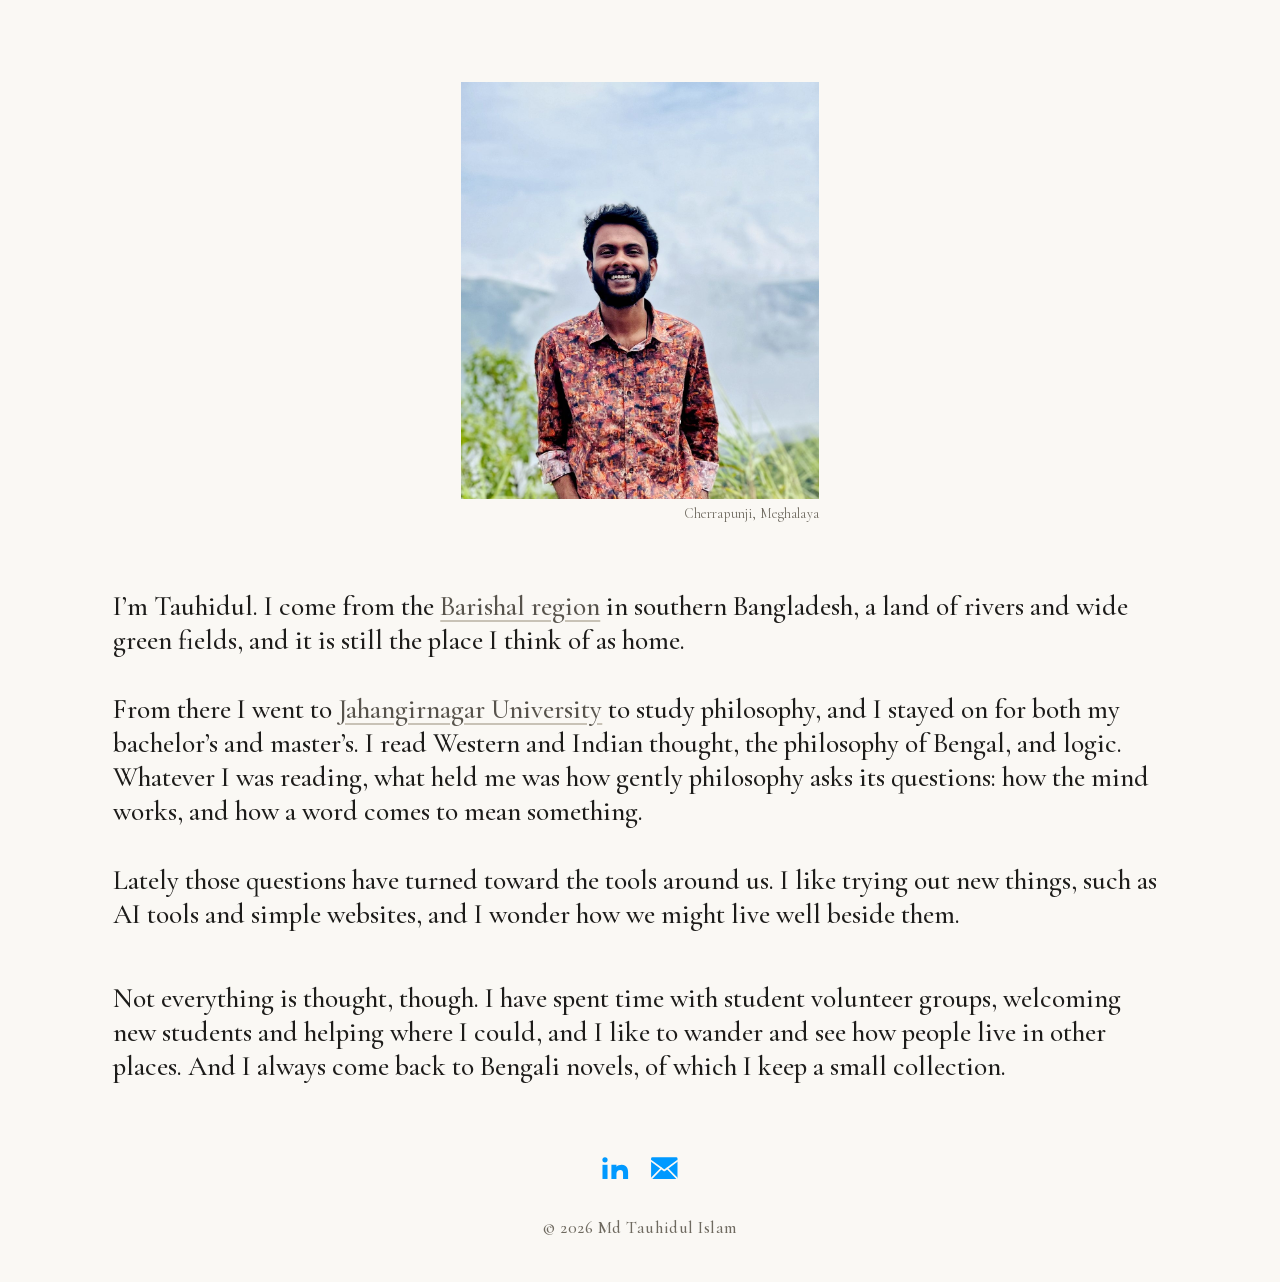
==== index.html @ dd7670b8 "Footer icons: filled blue shapes (house, LinkedIn-style in, envelope with folds) Co-Authored-By: Cla" ====
<!doctype html>
<html lang="en">
<head>
  <meta charset="utf-8">
  <meta http-equiv="Content-Security-Policy" content="default-src 'none'; img-src 'self'; style-src 'self'; font-src 'self'; script-src 'none'; connect-src 'none'; base-uri 'none'; form-action 'none'; manifest-src 'self'; upgrade-insecure-requests">
  <meta name="referrer" content="strict-origin-when-cross-origin">
  <meta name="viewport" content="width=device-width, initial-scale=1, viewport-fit=cover">
  <title>Md Tauhidul Islam</title>
  <meta name="description" content="Md Tauhidul Islam is a philosophy graduate from Bangladesh, interested in mind, language, ethics and technology.">
  <meta name="author" content="Md Tauhidul Islam">
  <meta name="site-version" content="2026-11-21-m">
  <meta name="color-scheme" content="light">
  <meta name="theme-color" content="#faf8f4">
  <link rel="canonical" href="https://tauhidul.vercel.app/">

  <meta property="og:type" content="website">
  <meta property="og:url" content="https://tauhidul.vercel.app/">
  <meta property="og:title" content="Md Tauhidul Islam">
  <meta property="og:description" content="Md Tauhidul Islam is a philosophy graduate from Bangladesh, interested in mind, language, ethics and technology.">
  <meta property="og:site_name" content="Md Tauhidul Islam">
  <meta property="og:locale" content="en_US">
  <meta property="og:image" content="https://tauhidul.vercel.app/og.png">
  <meta property="og:image:type" content="image/png">
  <meta property="og:image:width" content="1200">
  <meta property="og:image:height" content="630">
  <meta property="og:image:alt" content="Md Tauhidul Islam, philosophy graduate from Bangladesh">
  <meta name="twitter:card" content="summary_large_image">
  <meta name="twitter:image" content="https://tauhidul.vercel.app/og.png">

  <link rel="icon" href="/favicon.ico" sizes="32x32">
  <link rel="icon" href="/favicon.svg" type="image/svg+xml">
  <link rel="apple-touch-icon" href="/apple-touch-icon.png">
  <link rel="manifest" href="/site.webmanifest">
  <link rel="preload" href="/photo.jpg" as="image" fetchpriority="high">
  <link rel="preload" href="/fonts/CormorantGaramond-medium.woff" as="font" type="font/woff" crossorigin>
  <link rel="preload" href="/fonts/CormorantGaramond-semibold.woff" as="font" type="font/woff" crossorigin>
  <link rel="stylesheet" href="/style.css">

  <script type="application/ld+json">
  {
    "@context": "https://schema.org",
    "@type": "Person",
    "name": "Md Tauhidul Islam",
    "url": "https://tauhidul.vercel.app/",
    "alumniOf": { "@type": "CollegeOrUniversity", "name": "Jahangirnagar University" },
    "knowsAbout": ["Philosophy", "Ethics of technology", "Philosophy of mind", "Philosophy of language"],
    "sameAs": ["https://www.linkedin.com/in/mdtauhidul-islam"]
  }
  </script>
</head>
<body>
  <div class="wrap">
    <div class="frame">

      <main class="page">
        <h1 class="sr-only">Md Tauhidul Islam</h1>

        <!-- Portrait with location caption -->
        <div class="portrait-wrap">
          <div class="portrait" role="img" aria-label="Portrait of Md Tauhidul Islam"></div>
          <p class="photo-location">Cherrapunji, Meghalaya</p>
        </div>

        <section class="text">
          <p>I&rsquo;m Tauhidul. I come from the <a href="https://en.wikipedia.org/wiki/Barisal_Division" rel="noopener noreferrer">Barishal region</a> in southern Bangladesh, a land of rivers and wide green fields, and it is still the place I think of as home.</p>

          <p>From there I went to <a href="https://www.juniv.edu/" rel="noopener noreferrer">Jahangirnagar University</a> to study philosophy, and I stayed on for both my bachelor&rsquo;s and master&rsquo;s. I read Western and Indian thought, the philosophy of Bengal, and logic. Whatever I was reading, what held me was how gently philosophy asks its questions: how the mind works, and how a word comes to mean something.</p>

          <p>Lately those questions have turned toward the tools around us. I like trying out new things, such as AI tools and simple websites, and I wonder how we might live well beside them.</p>
        </section>

        <section class="text">
          <p>Not everything is thought, though. I have spent time with student volunteer groups, welcoming new students and helping where I could, and I like to wander and see how people live in other places. And I always come back to Bengali novels, of which I keep a small collection.</p>
        </section>
      </main>

      <!-- FOOTER: copy this block into every page. -->
      <footer class="contact" id="contact">
        <div class="icons">
          <a class="icon" href="https://www.linkedin.com/in/mdtauhidul-islam" aria-label="Tauhidul on LinkedIn" rel="me noopener noreferrer">
            <svg viewBox="0 0 24 24" aria-hidden="true">
              <circle cx="6.7" cy="7.65" r="1.35"/>
              <rect x="5.4" y="10.2" width="2.6" height="7.3"/>
              <path d="M10 17.5 V10.2 H12.6 V11.2 C13.3 10.55 14.2 10.2 15.3 10.2 C17.5 10.2 18.6 11.6 18.6 14 V17.5 H16 V14.5 C16 13.5 15.5 12.9 14.6 12.9 C13.4 12.9 12.6 13.6 12.6 15 V17.5 Z"/>
            </svg>
          </a>
          <a class="icon" href="mailto:mdtauhidul.stu2017@gmail.com" aria-label="Email Tauhidul">
            <svg viewBox="0 0 24 24" aria-hidden="true">
              <rect x="5.2" y="6.3" width="13.6" height="11.2" rx="0.7"/>
              <g class="fold">
                <path d="M5.3 8.2 L12 13.1 L18.7 8.2"/>
                <path d="M5.6 17.1 L10.4 12.1"/>
                <path d="M18.4 17.1 L13.6 12.1"/>
              </g>
            </svg>
          </a>
        </div>
        <p class="copy">&copy; 2026 Md Tauhidul Islam</p>
      </footer>

    </div>
  </div>
</body>
</html>
---- style.css ----
/* ==========================================
   ONE QUIET PAGE
   Desktop width: 1100px
   Mobile layout: preserved
   No framework, no JavaScript, no build step
   ========================================== */

:root {
  --bg: #faf8f4;
  --text: #1d1c1a;
  --muted: #6f6a60;
  --link: #57534c;
  --rule: #c8c2b6;
  --hair: #e6e1d6;
  --mark: #2b2a27;
  --icon: #0099ff;

  --max: 1100px;

  --serif: "Cormorant Garamond", "Cormorant Fallback",
    Garamond, "Iowan Old Style", Georgia,
    "Times New Roman", serif;
}


/* Cormorant Garamond, served from this site (licence: fonts/OFL.txt). The files
   hold only the letters, numbers and punctuation the site needs, so they stay
   small. */
@font-face {
  font-family: "Cormorant Garamond";
  font-style: normal;
  font-weight: 400;
  font-display: swap;
  src: url("/fonts/CormorantGaramond-regular.woff") format("woff");
}
@font-face {
  font-family: "Cormorant Garamond";
  font-style: normal;
  font-weight: 500;
  font-display: swap;
  src: url("/fonts/CormorantGaramond-medium.woff") format("woff");
}
@font-face {
  font-family: "Cormorant Garamond";
  font-style: normal;
  font-weight: 600;
  font-display: swap;
  src: url("/fonts/CormorantGaramond-semibold.woff") format("woff");
}
@font-face {
  font-family: "Cormorant Garamond";
  font-style: normal;
  font-weight: 700;
  font-display: swap;
  src: url("/fonts/CormorantGaramond-bold.woff") format("woff");
}


/* Local font fallback */
@font-face {
  font-family: "Cormorant Fallback";
  src: local("Georgia"), local("Times New Roman"),
       local("Liberation Serif"), local("Noto Serif");
  size-adjust: 90%;
}


*, *::before, *::after {
  box-sizing: border-box;
}


html {
  background: var(--bg);
  -webkit-text-size-adjust: 100%;
  text-size-adjust: 100%;
  scroll-behavior: smooth;
}


body {
  margin: 0;
  background: var(--bg);
  color: var(--text);
  font-family: var(--serif);
  font-weight: 500;
  text-rendering: optimizeLegibility;
  -webkit-font-smoothing: antialiased;
  -moz-osx-font-smoothing: grayscale;
}


/* ==========================================
   MAIN WRAPPER
   ========================================== */

.wrap {
  container-type: inline-size;
  width: min(100%, var(--max));
  margin-inline: auto;
}


/* ==========================================
   MAIN FRAME
   ========================================== */

.frame {
  font-size: 16px;
  font-size: min(3.6vw, 27.4px);
  font-size: min(3.6cqw, 27.4px);

  line-height: 1.25;

  min-height: 100vh;
  min-height: 100svh;

  display: flex;
  flex-direction: column;

  padding: 0.78em 0.85em 1.6em;
  padding-bottom: max(1.6em, env(safe-area-inset-bottom));
}


/* ==========================================
   HEADER
   ========================================== */

.site-header {
  display: flex;
  justify-content: space-between;
  align-items: center;
  gap: 1em;

  padding-bottom: 0.55em;
  border-bottom: 1px solid var(--hair);

  font-size: 0.74em;
  font-weight: 500;
  line-height: 1.2;
  letter-spacing: 0.03em;
}


/* Text for search engines and screen readers only: the page's main heading,
   not shown on screen. */
.sr-only {
  position: absolute;
  width: 1px;
  height: 1px;
  margin: -1px;
  padding: 0;
  overflow: hidden;
  clip-path: inset(50%);
  white-space: nowrap;
  border: 0;
}

.site-header .brand {
  color: var(--text);
  font-weight: 600;
  text-decoration: none;
}


/* Navigation */
.menu ul {
  display: flex;
  align-items: center;
  gap: 1.6em;

  margin: 0;
  padding: 0;

  list-style: none;
}


/* Home and Connect: identical appearance */
.site-header .menu a,
.site-header .menu a[aria-current="page"] {
  display: inline-block;

  color: var(--link);
  font-size: 1em;
  font-weight: 500;
  line-height: 1.2;

  text-decoration: none;

  transition: color 0.2s ease,
              text-decoration-color 0.2s ease;
}


.site-header .menu a:hover {
  color: var(--text);
  text-decoration-color: var(--text);
}


/* ==========================================
   MAIN CONTENT
   ========================================== */

.page {
  flex: 1 0 auto;
  padding-top: 2.2em;
}


/* Portrait and location caption */
.portrait-wrap {
  width: 13.05em;
  max-width: 100%;
  margin: 0 auto 2.45em;
}


/* Portrait */
.portrait {
  width: 100%;
  aspect-ratio: 6 / 7;

  margin: 0;

  background: #ebe6dc url("/photo.jpg") center / cover no-repeat;

  pointer-events: none;
  -webkit-user-select: none;
  user-select: none;
  -webkit-touch-callout: none;
}


/* Photo location */
.photo-location {
  margin: 0.45em 0 0;

  text-align: right;

  font-size: 0.50em;
  font-weight: 400;
  line-height: 1.3;
  letter-spacing: 0.01em;

  color: var(--muted);
}


/* Text */
.text p {
  margin: 0 0 1.25em;
  text-wrap: pretty;
}

.text p:last-child {
  margin-bottom: 0;
}


/* Extra space between the two text sections */
.text + .text {
  margin-top: 1.8em;
}


/* Paragraph links */
a {
  color: var(--link);

  text-decoration: underline;
  text-decoration-color: var(--rule);
  text-decoration-thickness: 0.06em;
  text-underline-offset: 0.2em;

  transition: color 0.2s ease,
              text-decoration-color 0.2s ease;
}


a:hover {
  color: var(--text);
  text-decoration-color: var(--text);
}


a:focus-visible {
  outline: 2px solid var(--text);
  outline-offset: 0.15em;
  border-radius: 2px;
}


::selection {
  background: #e9e0cc;
  color: var(--text);
}


/* ==========================================
   FOOTER
   ========================================== */

.contact {
  padding-top: 2.2em;
  text-align: center;
}


.contact .label {
  margin: 0 0 0.4em;

  font-size: 0.84em;
  font-weight: 600;
  line-height: 1.3;
  letter-spacing: 0.02em;
}


/* ==========================================
   SOCIAL ICONS
   ========================================== */

.icons {
  display: flex;
  flex-direction: row;
  align-items: center;
  justify-content: center;

  gap: 0.1em;
}


/* Equal icon boxes (the box is only the size; nothing is drawn around the symbol) */
.icon {
  position: relative;

  display: flex;
  flex: 0 0 1.7em;

  align-items: center;
  justify-content: center;

  width: 1.7em;
  height: 1.7em;

  margin: 0;
  padding: 0;

  color: var(--icon);
  text-decoration: none;
  line-height: 1;

  transition: opacity 0.2s ease;
}


.icon:hover {
  color: var(--icon);
  opacity: 0.8;
}


/* Larger invisible tap area */
.icon::before {
  content: "";

  position: absolute;
  left: 50%;
  top: 50%;

  width: 36px;
  height: 36px;

  transform: translate(-50%, -50%);
}


/* SVG sizing and alignment */
.icon svg {
  display: block;

  width: 100%;
  height: 100%;

  margin: 0;
  padding: 0;

  transform: none;

  fill: currentColor;
}


/* Fold lines of the envelope: thin lines in the page colour, drawn over the blue shape. */
.icon .fold {
  fill: none;
  stroke: var(--bg);
  stroke-width: 0.9;
  stroke-linecap: round;
  stroke-linejoin: round;
}


/* ==========================================
   COPYRIGHT
   ========================================== */

.copy {
  margin: 1.5em 0 0;

  font-size: 0.62em;
  font-weight: 500;
  letter-spacing: 0.03em;

  color: var(--muted);
}


/* ==========================================
   LIST PAGES
   ========================================== */

.list h2 {
  margin: 2.2em 0 0.8em;

  font-size: 1.05em;
  font-weight: 700;
  line-height: 1.25;
}


.list h2:first-child {
  margin-top: 0;
}


.list .item {
  margin: 0 0 1.5em;
}


.list .item .title {
  font-size: 1.2em;
  font-weight: 500;
  line-height: 1.2;
}


.list .item p {
  margin: 0.2em 0 0;

  font-size: 0.9em;
  color: var(--muted);
}


/* ==========================================
   404 PAGE
   ========================================== */

.page.center {
  display: flex;
  flex-direction: column;
  justify-content: center;
  text-align: center;

  padding-top: 0;
}


/* ==========================================
   GENTLE ENTRANCE ANIMATION
   ========================================== */

@keyframes rise {
  from {
    opacity: 0;
    transform: translateY(0.5em);
  }

  to {
    opacity: 1;
    transform: none;
  }
}


.portrait,
.text,
.contact {
  animation: rise 0.8s cubic-bezier(0.2, 0.6, 0.2, 1) both;
}


.text {
  animation-delay: 0.12s;
}


.contact {
  animation-delay: 0.28s;
}


/* ==========================================
   REDUCED MOTION
   ========================================== */

@media (prefers-reduced-motion: reduce) {

  html {
    scroll-behavior: auto;
  }

  .portrait,
  .text,
  .contact {
    animation: none;
  }

  a,
  .icon {
    transition: none;
  }
}


/* ==========================================
   PRINT
   ========================================== */

@media print {

  html,
  body {
    background: #fff;
  }

  .frame {
    min-height: 0;
  }

  .portrait,
  .text,
  .contact {
    animation: none;
  }
}


/* ==========================================
   TOUCH DEVICES (DESKTOP SITE MODE)
   ========================================== */

@media (hover: none) and (pointer: coarse) {

  .wrap {
    width: 100%;
    max-width: 100%;
  }

  .frame {
    font-size: 3.6vw;
    font-size: 3.6cqw;
  }
}
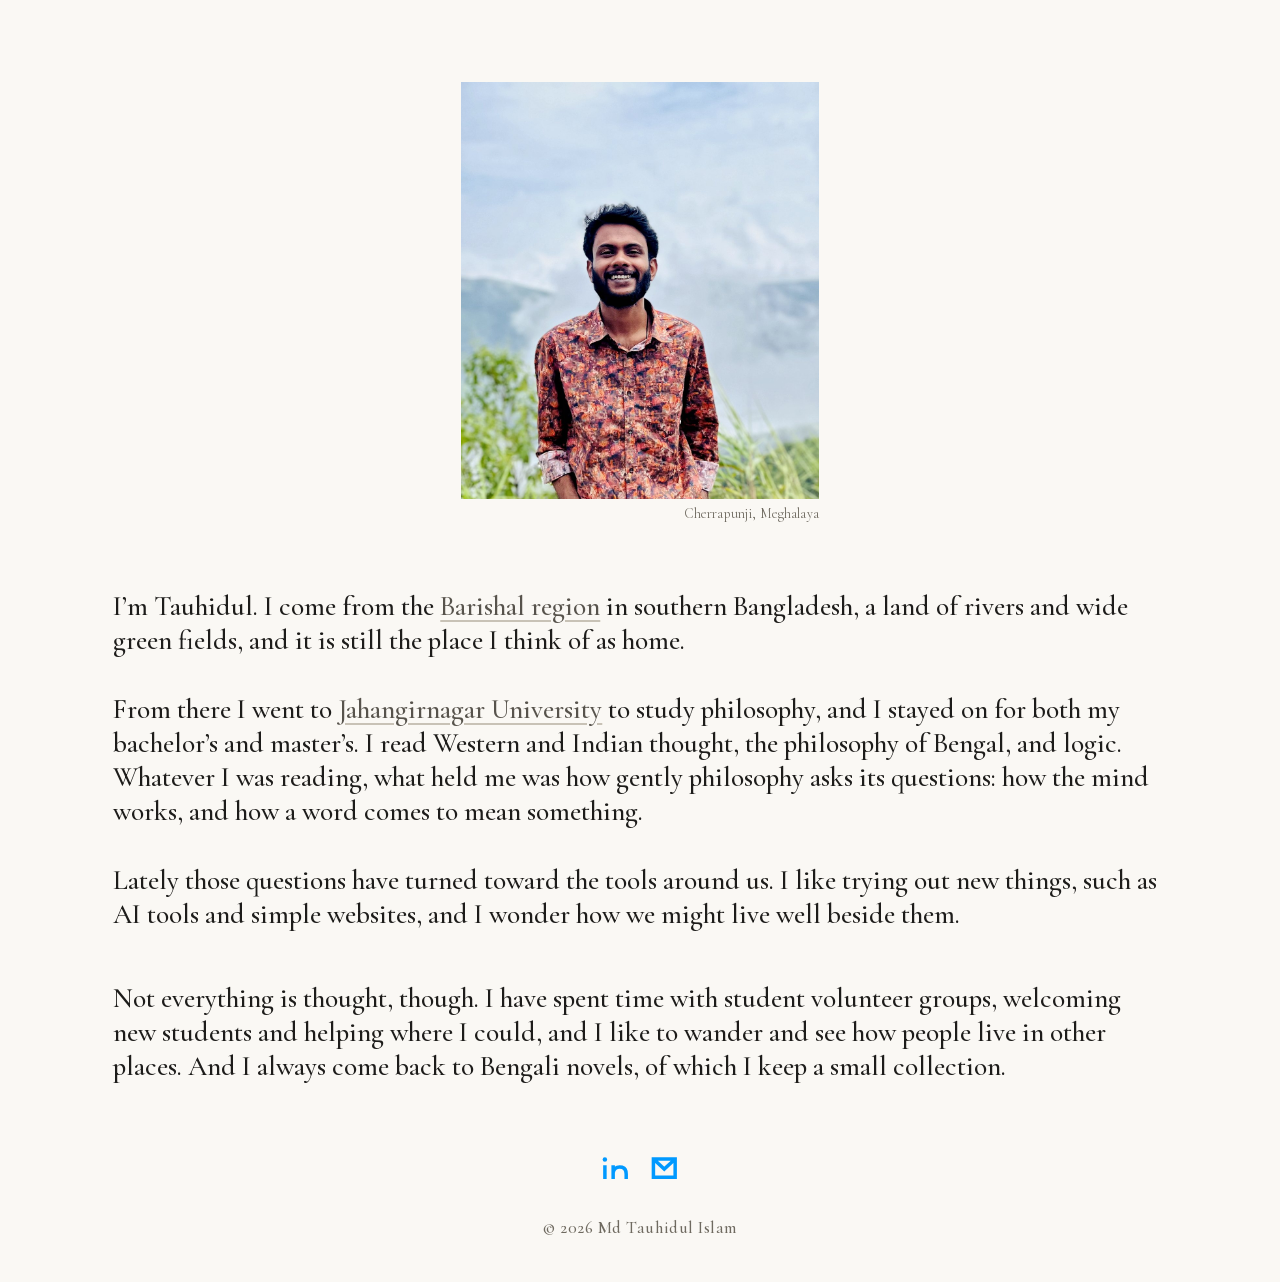
==== commit cfd1aa38: "Footer icons: back to thin lines, envelope narrowed to match the in Co-Authored-By: Claude Sonnet 5." ====
--- a/index.html
+++ b/index.html
@@ -8,7 +8,7 @@
   <title>Md Tauhidul Islam</title>
   <meta name="description" content="Md Tauhidul Islam is a philosophy graduate from Bangladesh, interested in mind, language, ethics and technology.">
   <meta name="author" content="Md Tauhidul Islam">
-  <meta name="site-version" content="2026-11-21-m">
+  <meta name="site-version" content="2026-11-21-n">
   <meta name="color-scheme" content="light">
   <meta name="theme-color" content="#faf8f4">
   <link rel="canonical" href="https://tauhidul.vercel.app/">
@@ -79,19 +79,13 @@
         <div class="icons">
           <a class="icon" href="https://www.linkedin.com/in/mdtauhidul-islam" aria-label="Tauhidul on LinkedIn" rel="me noopener noreferrer">
             <svg viewBox="0 0 24 24" aria-hidden="true">
-              <circle cx="6.7" cy="7.65" r="1.35"/>
-              <rect x="5.4" y="10.2" width="2.6" height="7.3"/>
-              <path d="M10 17.5 V10.2 H12.6 V11.2 C13.3 10.55 14.2 10.2 15.3 10.2 C17.5 10.2 18.6 11.6 18.6 14 V17.5 H16 V14.5 C16 13.5 15.5 12.9 14.6 12.9 C13.4 12.9 12.6 13.6 12.6 15 V17.5 Z"/>
+              <path class="cut" d="M6.65 10.45 L6.65 17.5 M10.9 17.5 L10.9 10.45 M10.9 14.2 C11.3 12.3 12.6 11.35 14.25 11.35 C16.4 11.35 17.62 12.7 17.62 14.9 L17.62 17.5"/>
+              <circle class="dotfill" cx="6.65" cy="7.45" r="1.15"/>
             </svg>
           </a>
           <a class="icon" href="mailto:mdtauhidul.stu2017@gmail.com" aria-label="Email Tauhidul">
             <svg viewBox="0 0 24 24" aria-hidden="true">
-              <rect x="5.2" y="6.3" width="13.6" height="11.2" rx="0.7"/>
-              <g class="fold">
-                <path d="M5.3 8.2 L12 13.1 L18.7 8.2"/>
-                <path d="M5.6 17.1 L10.4 12.1"/>
-                <path d="M18.4 17.1 L13.6 12.1"/>
-              </g>
+              <path class="cut" d="M6.4 7.2 H17.6 V16.6 H6.4 Z M6.4 7.2 L12 12.4 L17.6 7.2"/>
             </svg>
           </a>
         </div>
--- a/style.css
+++ b/style.css
@@ -394,13 +394,17 @@
 }
 
 
-/* Fold lines of the envelope: thin lines in the page colour, drawn over the blue shape. */
-.icon .fold {
+/* The symbols are thin lines with square corners in the icon colour, with no box behind them. */
+.icon .cut {
   fill: none;
-  stroke: var(--bg);
-  stroke-width: 0.9;
-  stroke-linecap: round;
-  stroke-linejoin: round;
+  stroke: currentColor;
+  stroke-width: 1.8;
+  stroke-linecap: butt;
+  stroke-linejoin: miter;
+}
+/* The dot of the "i" in the LinkedIn icon: a small filled circle. */
+.icon .dotfill {
+  fill: currentColor;
 }
 
 
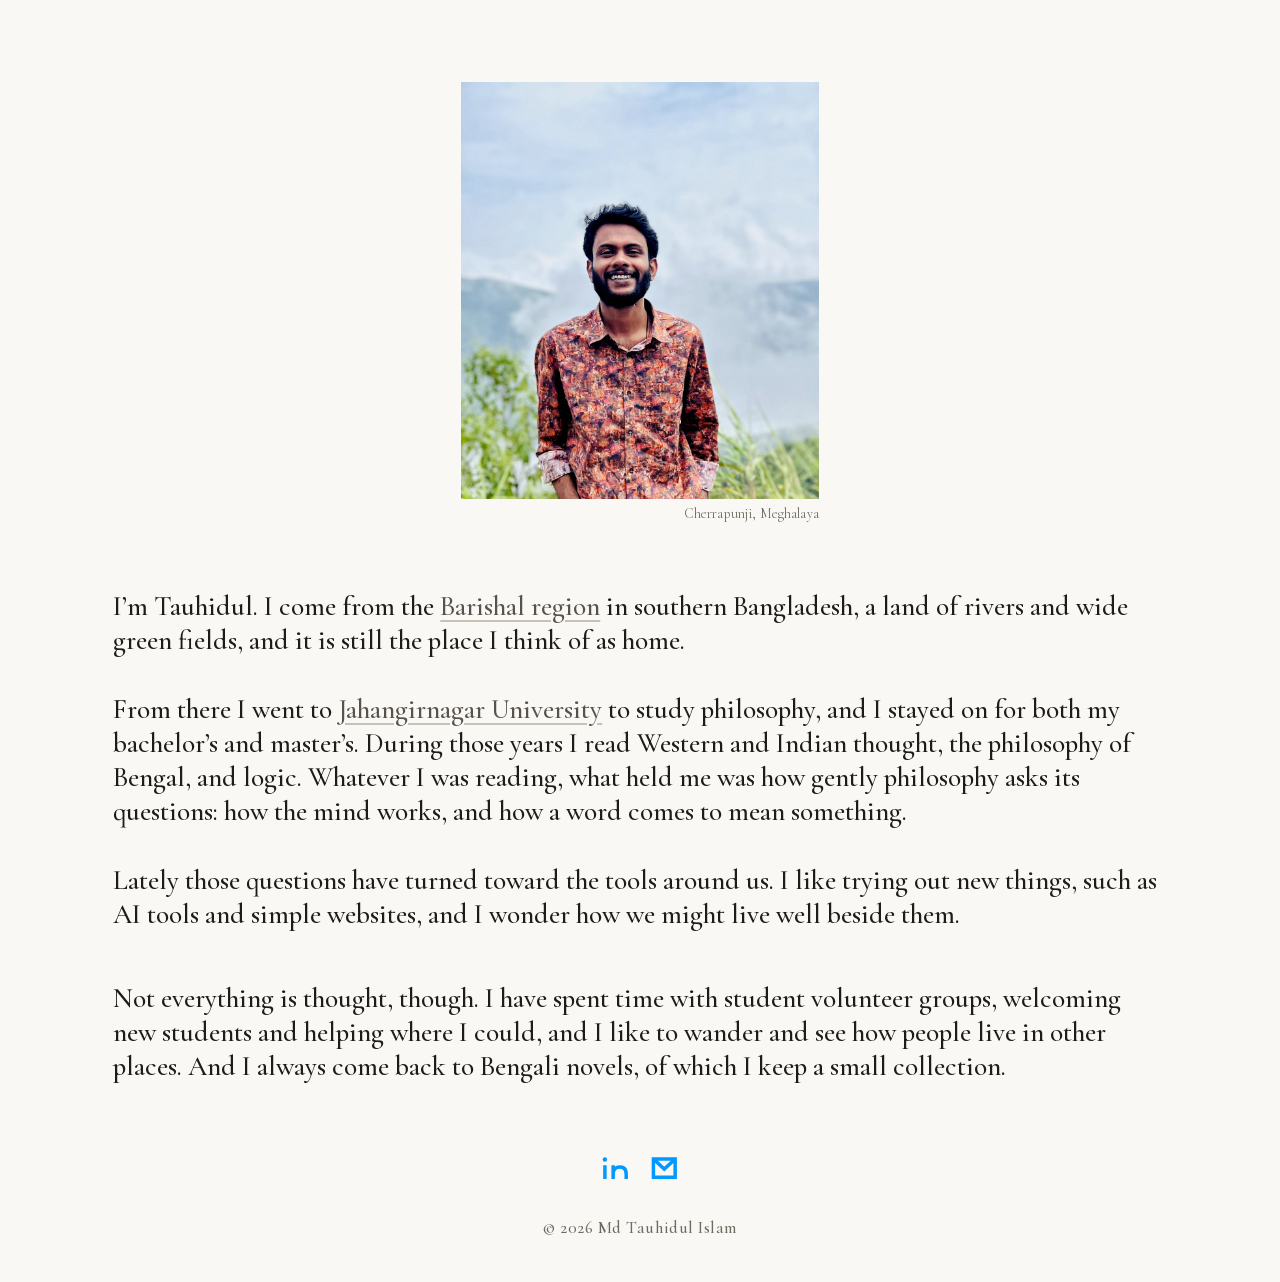
==== commit b15f1927: "Home text: tie the reading to the university years Co-Authored-By: Claude Sonnet 5.5 <noreply@anthro" ====
--- a/index.html
+++ b/index.html
@@ -8,7 +8,7 @@
   <title>Md Tauhidul Islam</title>
   <meta name="description" content="Md Tauhidul Islam is a philosophy graduate from Bangladesh, interested in mind, language, ethics and technology.">
   <meta name="author" content="Md Tauhidul Islam">
-  <meta name="site-version" content="2026-11-21-n">
+  <meta name="site-version" content="2026-11-22-a">
   <meta name="color-scheme" content="light">
   <meta name="theme-color" content="#faf8f4">
   <link rel="canonical" href="https://tauhidul.vercel.app/">
@@ -64,7 +64,7 @@
         <section class="text">
           <p>I&rsquo;m Tauhidul. I come from the <a href="https://en.wikipedia.org/wiki/Barisal_Division" rel="noopener noreferrer">Barishal region</a> in southern Bangladesh, a land of rivers and wide green fields, and it is still the place I think of as home.</p>
 
-          <p>From there I went to <a href="https://www.juniv.edu/" rel="noopener noreferrer">Jahangirnagar University</a> to study philosophy, and I stayed on for both my bachelor&rsquo;s and master&rsquo;s. I read Western and Indian thought, the philosophy of Bengal, and logic. Whatever I was reading, what held me was how gently philosophy asks its questions: how the mind works, and how a word comes to mean something.</p>
+          <p>From there I went to <a href="https://www.juniv.edu/" rel="noopener noreferrer">Jahangirnagar University</a> to study philosophy, and I stayed on for both my bachelor&rsquo;s and master&rsquo;s. During those years I read Western and Indian thought, the philosophy of Bengal, and logic. Whatever I was reading, what held me was how gently philosophy asks its questions: how the mind works, and how a word comes to mean something.</p>
 
           <p>Lately those questions have turned toward the tools around us. I like trying out new things, such as AI tools and simple websites, and I wonder how we might live well beside them.</p>
         </section>
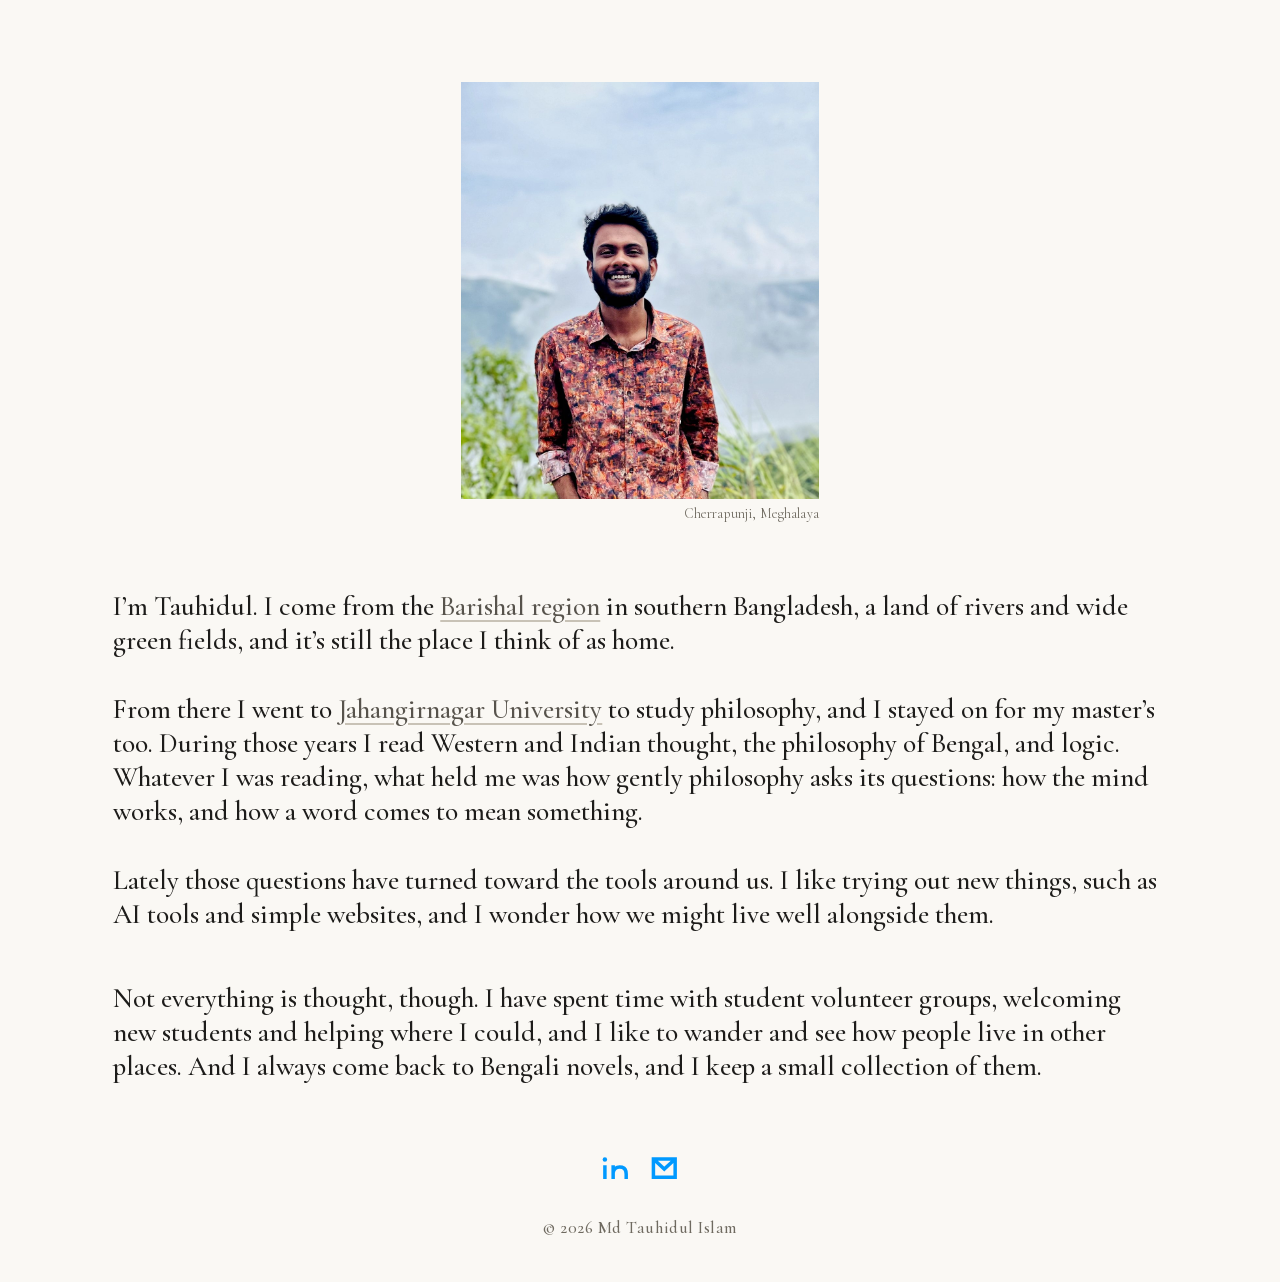
==== commit 6f96ee65: "Home text: four small edits for an English reader's ear Co-Authored-By: Claude Sonnet 5.5 <noreply@a" ====
--- a/index.html
+++ b/index.html
@@ -8,7 +8,7 @@
   <title>Md Tauhidul Islam</title>
   <meta name="description" content="Md Tauhidul Islam is a philosophy graduate from Bangladesh, interested in mind, language, ethics and technology.">
   <meta name="author" content="Md Tauhidul Islam">
-  <meta name="site-version" content="2026-11-22-a">
+  <meta name="site-version" content="2026-11-22-b">
   <meta name="color-scheme" content="light">
   <meta name="theme-color" content="#faf8f4">
   <link rel="canonical" href="https://tauhidul.vercel.app/">
@@ -62,15 +62,15 @@
         </div>
 
         <section class="text">
-          <p>I&rsquo;m Tauhidul. I come from the <a href="https://en.wikipedia.org/wiki/Barisal_Division" rel="noopener noreferrer">Barishal region</a> in southern Bangladesh, a land of rivers and wide green fields, and it is still the place I think of as home.</p>
+          <p>I&rsquo;m Tauhidul. I come from the <a href="https://en.wikipedia.org/wiki/Barisal_Division" rel="noopener noreferrer">Barishal region</a> in southern Bangladesh, a land of rivers and wide green fields, and it&rsquo;s still the place I think of as home.</p>
 
-          <p>From there I went to <a href="https://www.juniv.edu/" rel="noopener noreferrer">Jahangirnagar University</a> to study philosophy, and I stayed on for both my bachelor&rsquo;s and master&rsquo;s. During those years I read Western and Indian thought, the philosophy of Bengal, and logic. Whatever I was reading, what held me was how gently philosophy asks its questions: how the mind works, and how a word comes to mean something.</p>
+          <p>From there I went to <a href="https://www.juniv.edu/" rel="noopener noreferrer">Jahangirnagar University</a> to study philosophy, and I stayed on for my master&rsquo;s too. During those years I read Western and Indian thought, the philosophy of Bengal, and logic. Whatever I was reading, what held me was how gently philosophy asks its questions: how the mind works, and how a word comes to mean something.</p>
 
-          <p>Lately those questions have turned toward the tools around us. I like trying out new things, such as AI tools and simple websites, and I wonder how we might live well beside them.</p>
+          <p>Lately those questions have turned toward the tools around us. I like trying out new things, such as AI tools and simple websites, and I wonder how we might live well alongside them.</p>
         </section>
 
         <section class="text">
-          <p>Not everything is thought, though. I have spent time with student volunteer groups, welcoming new students and helping where I could, and I like to wander and see how people live in other places. And I always come back to Bengali novels, of which I keep a small collection.</p>
+          <p>Not everything is thought, though. I have spent time with student volunteer groups, welcoming new students and helping where I could, and I like to wander and see how people live in other places. And I always come back to Bengali novels, and I keep a small collection of them.</p>
         </section>
       </main>
 
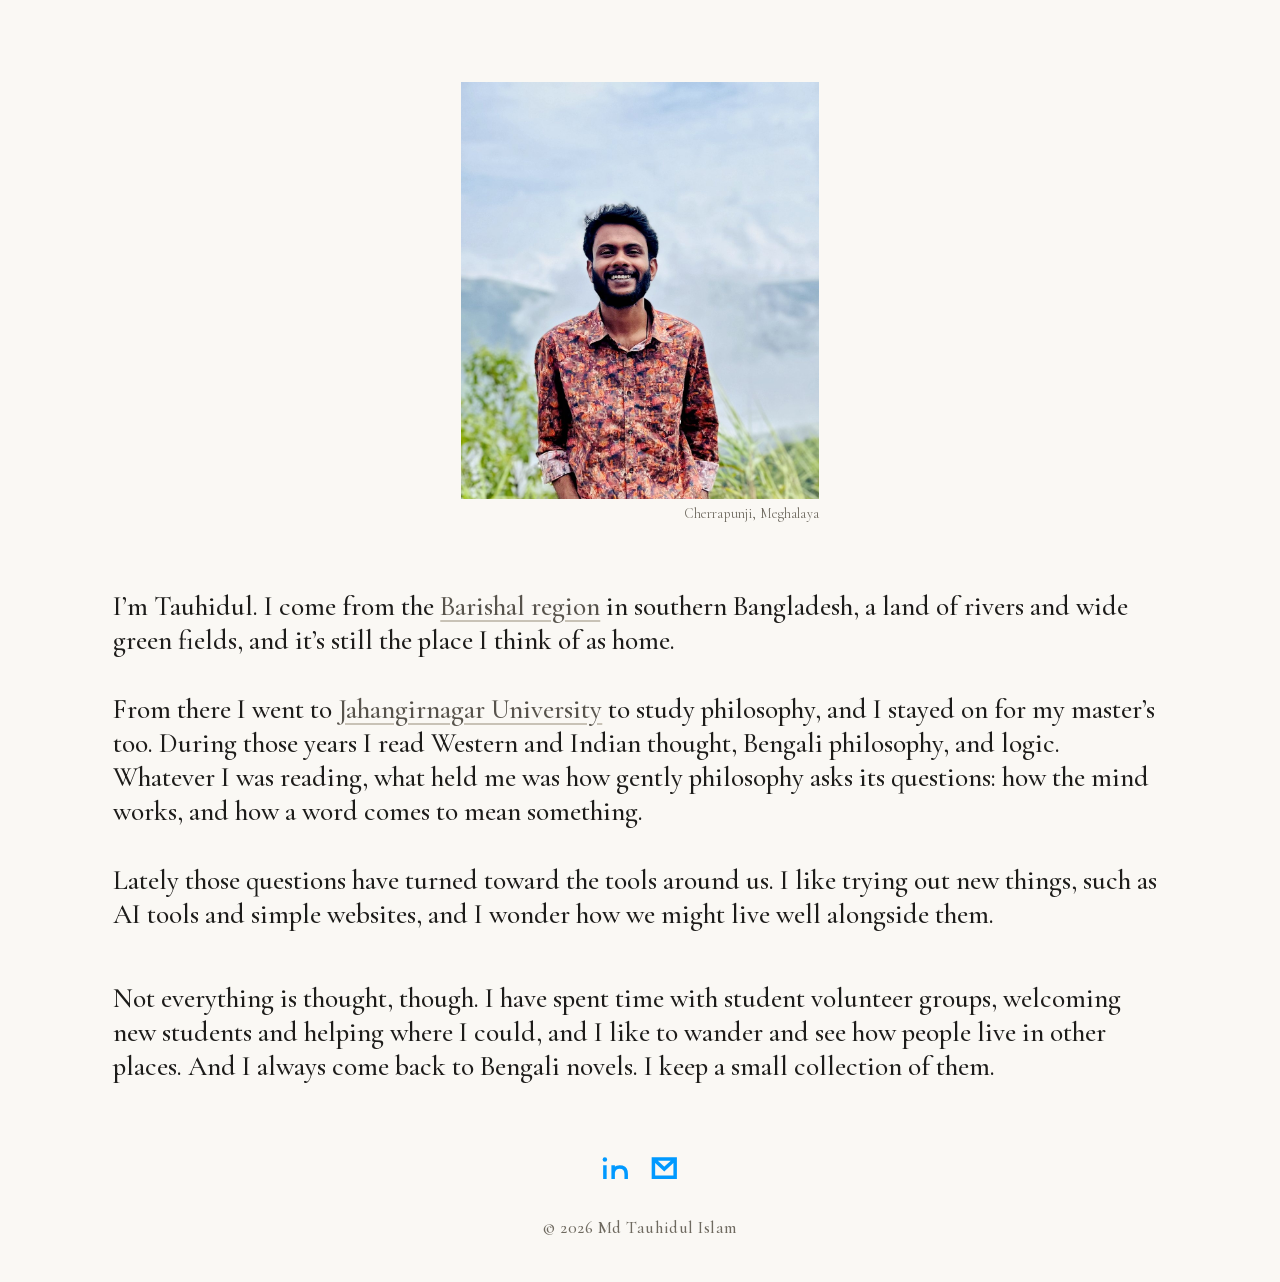
==== commit 66d5f6f4: "Home text: Bengali philosophy; split last sentence to remove the echo Co-Authored-By: Claude Sonnet " ====
--- a/index.html
+++ b/index.html
@@ -8,7 +8,7 @@
   <title>Md Tauhidul Islam</title>
   <meta name="description" content="Md Tauhidul Islam is a philosophy graduate from Bangladesh, interested in mind, language, ethics and technology.">
   <meta name="author" content="Md Tauhidul Islam">
-  <meta name="site-version" content="2026-11-22-b">
+  <meta name="site-version" content="2026-11-22-c">
   <meta name="color-scheme" content="light">
   <meta name="theme-color" content="#faf8f4">
   <link rel="canonical" href="https://tauhidul.vercel.app/">
@@ -64,13 +64,13 @@
         <section class="text">
           <p>I&rsquo;m Tauhidul. I come from the <a href="https://en.wikipedia.org/wiki/Barisal_Division" rel="noopener noreferrer">Barishal region</a> in southern Bangladesh, a land of rivers and wide green fields, and it&rsquo;s still the place I think of as home.</p>
 
-          <p>From there I went to <a href="https://www.juniv.edu/" rel="noopener noreferrer">Jahangirnagar University</a> to study philosophy, and I stayed on for my master&rsquo;s too. During those years I read Western and Indian thought, the philosophy of Bengal, and logic. Whatever I was reading, what held me was how gently philosophy asks its questions: how the mind works, and how a word comes to mean something.</p>
+          <p>From there I went to <a href="https://www.juniv.edu/" rel="noopener noreferrer">Jahangirnagar University</a> to study philosophy, and I stayed on for my master&rsquo;s too. During those years I read Western and Indian thought, Bengali philosophy, and logic. Whatever I was reading, what held me was how gently philosophy asks its questions: how the mind works, and how a word comes to mean something.</p>
 
           <p>Lately those questions have turned toward the tools around us. I like trying out new things, such as AI tools and simple websites, and I wonder how we might live well alongside them.</p>
         </section>
 
         <section class="text">
-          <p>Not everything is thought, though. I have spent time with student volunteer groups, welcoming new students and helping where I could, and I like to wander and see how people live in other places. And I always come back to Bengali novels, and I keep a small collection of them.</p>
+          <p>Not everything is thought, though. I have spent time with student volunteer groups, welcoming new students and helping where I could, and I like to wander and see how people live in other places. And I always come back to Bengali novels. I keep a small collection of them.</p>
         </section>
       </main>
 
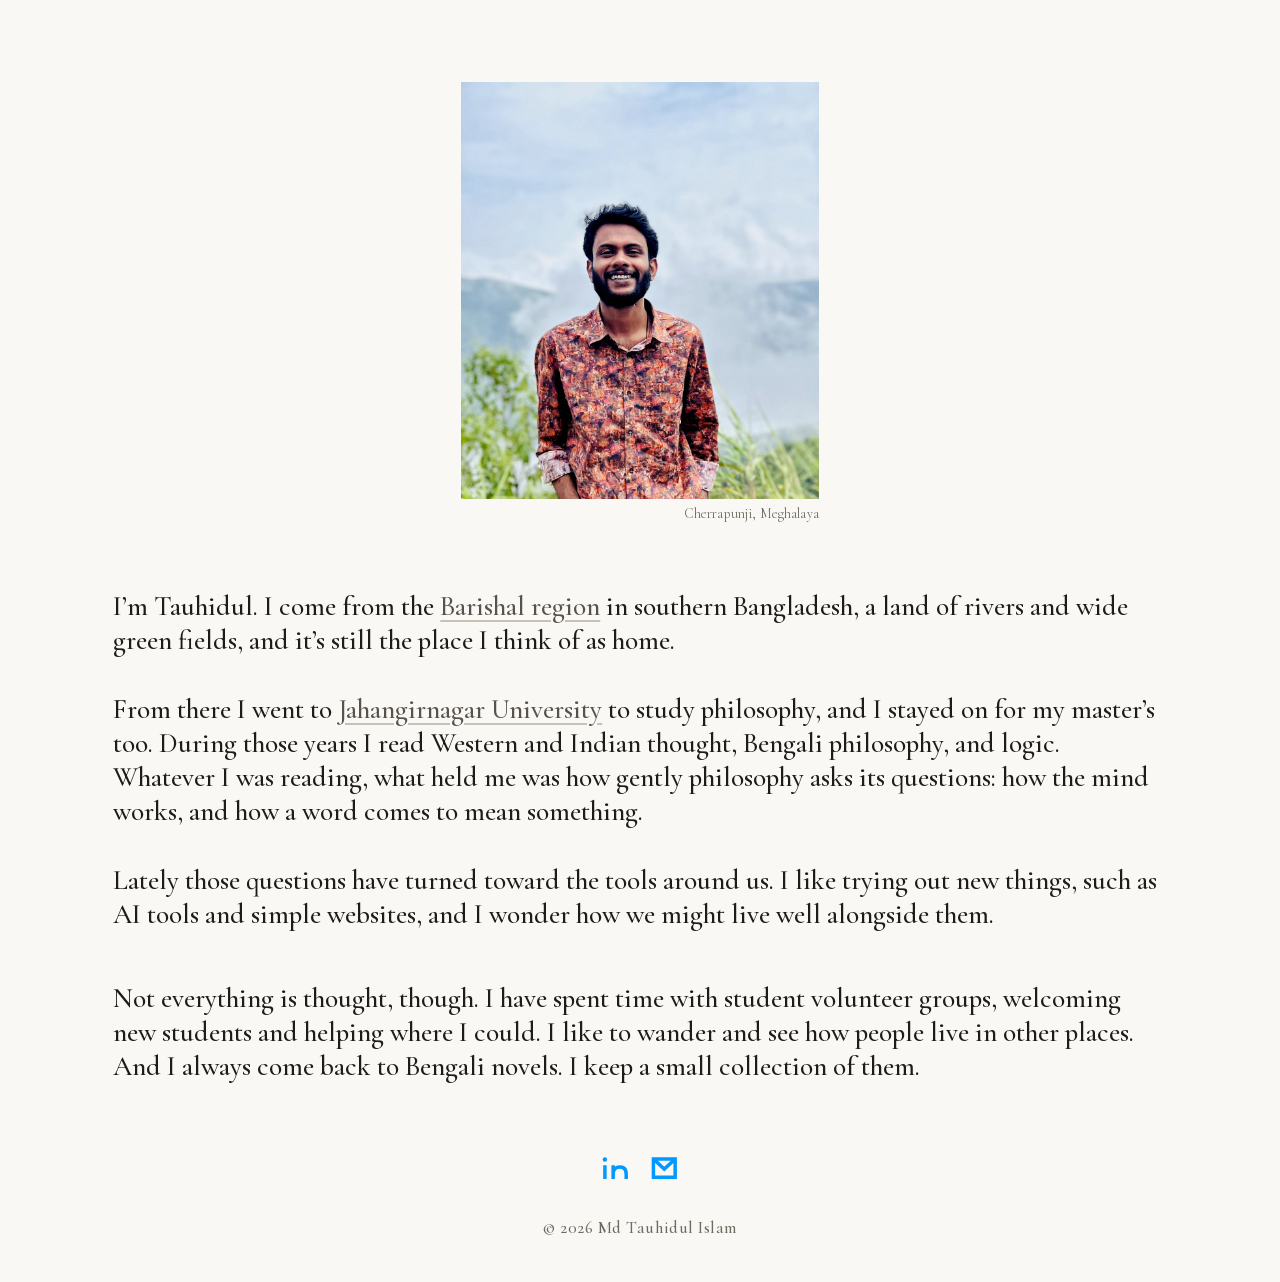
==== commit cc6a2ed7: "Home text: split the volunteer sentence Co-Authored-By: Claude Sonnet 5.5 <noreply@anthropic.com> Cl" ====
--- a/index.html
+++ b/index.html
@@ -8,7 +8,7 @@
   <title>Md Tauhidul Islam</title>
   <meta name="description" content="Md Tauhidul Islam is a philosophy graduate from Bangladesh, interested in mind, language, ethics and technology.">
   <meta name="author" content="Md Tauhidul Islam">
-  <meta name="site-version" content="2026-11-22-c">
+  <meta name="site-version" content="2026-11-22-d">
   <meta name="color-scheme" content="light">
   <meta name="theme-color" content="#faf8f4">
   <link rel="canonical" href="https://tauhidul.vercel.app/">
@@ -70,7 +70,7 @@
         </section>
 
         <section class="text">
-          <p>Not everything is thought, though. I have spent time with student volunteer groups, welcoming new students and helping where I could, and I like to wander and see how people live in other places. And I always come back to Bengali novels. I keep a small collection of them.</p>
+          <p>Not everything is thought, though. I have spent time with student volunteer groups, welcoming new students and helping where I could. I like to wander and see how people live in other places. And I always come back to Bengali novels. I keep a small collection of them.</p>
         </section>
       </main>
 
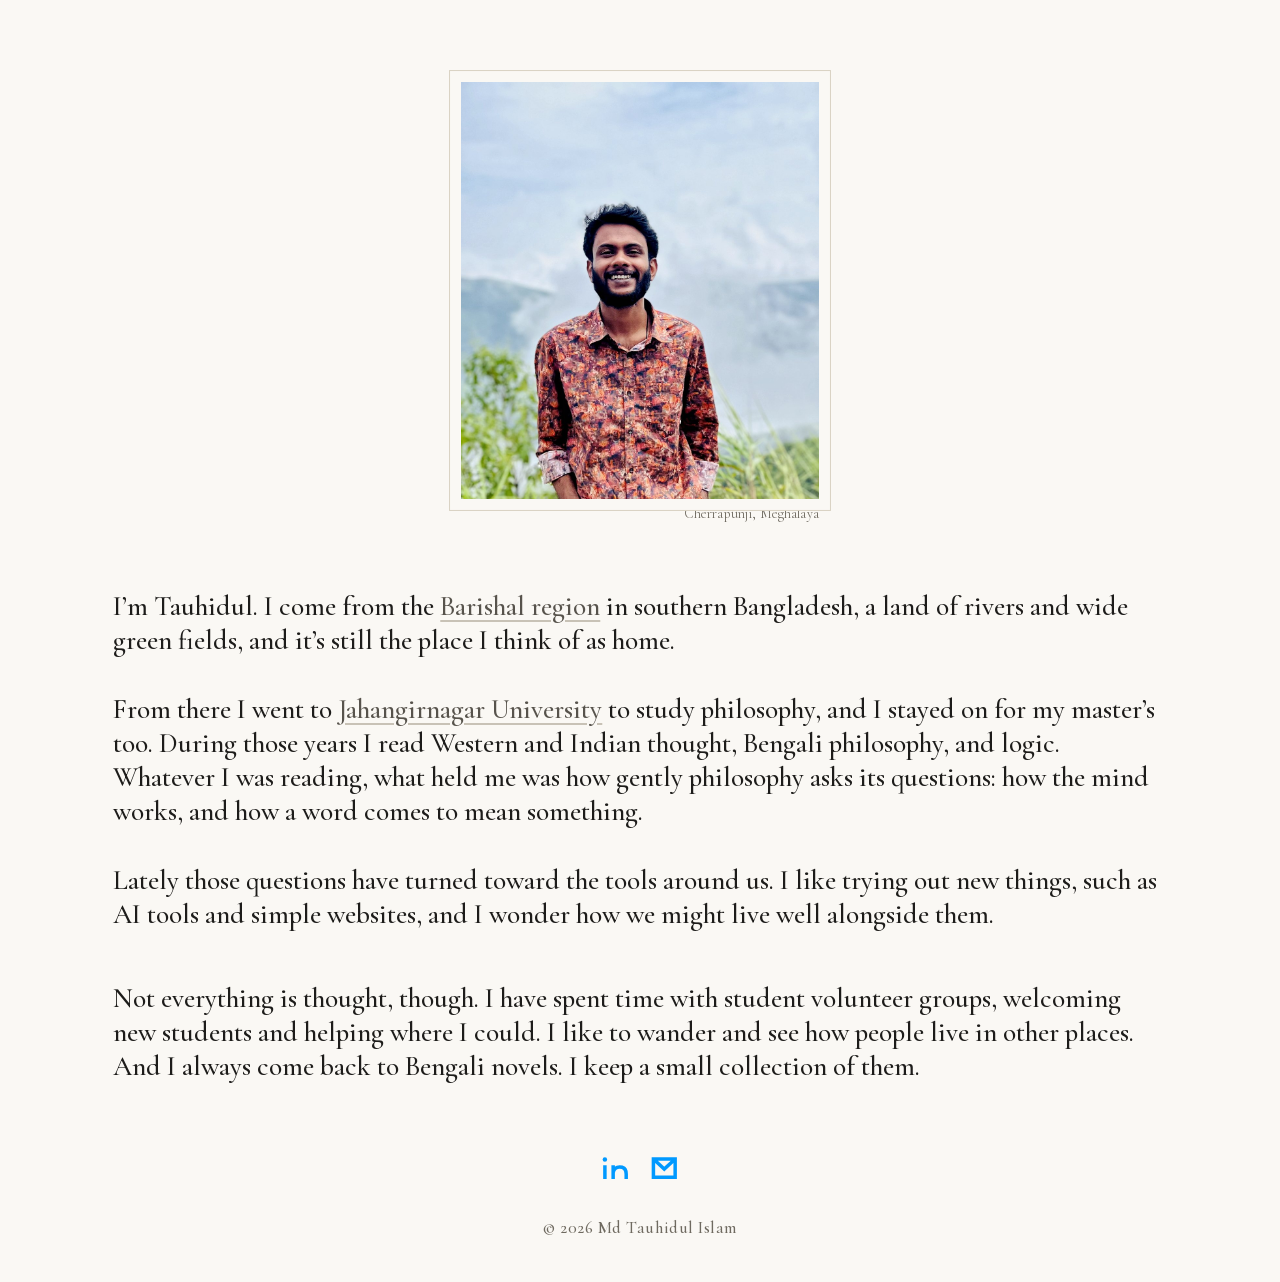
==== commit 22d0931e: "Portrait: thin hairline frame (mounted-print look) Co-Authored-By: Claude Sonnet 5.5 <noreply@anthro" ====
--- a/index.html
+++ b/index.html
@@ -8,7 +8,7 @@
   <title>Md Tauhidul Islam</title>
   <meta name="description" content="Md Tauhidul Islam is a philosophy graduate from Bangladesh, interested in mind, language, ethics and technology.">
   <meta name="author" content="Md Tauhidul Islam">
-  <meta name="site-version" content="2026-11-22-d">
+  <meta name="site-version" content="2026-11-27-a">
   <meta name="color-scheme" content="light">
   <meta name="theme-color" content="#faf8f4">
   <link rel="canonical" href="https://tauhidul.vercel.app/">
--- a/style.css
+++ b/style.css
@@ -227,6 +227,10 @@
 
   background: #ebe6dc url("/photo.jpg") center / cover no-repeat;
 
+  /* A thin hairline frame with a small gap, like a mounted print. To remove it,
+     delete this one line. */
+  box-shadow: 0 0 0 0.4em var(--bg), 0 0 0 calc(0.4em + 1px) #d9d2c2;
+
   pointer-events: none;
   -webkit-user-select: none;
   user-select: none;
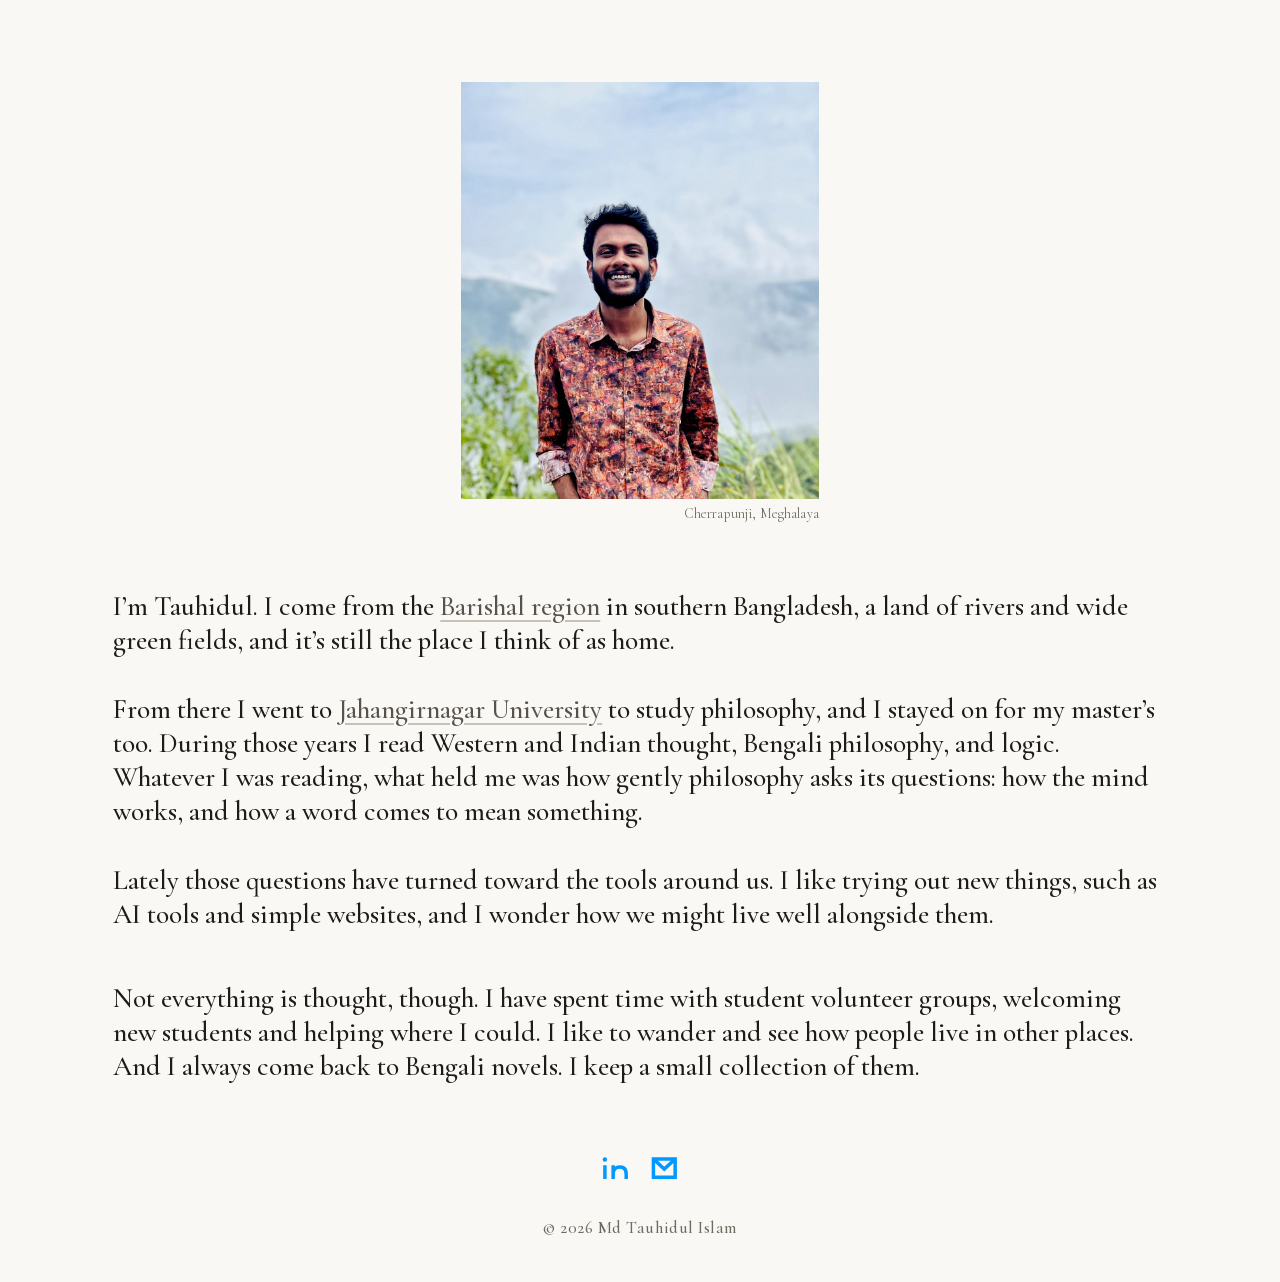
==== commit e4704e64: "Take out the portrait frame; site is as in ac28646 Co-Authored-By: Claude Sonnet 5.5 <noreply@anthro" ====
--- a/index.html
+++ b/index.html
@@ -8,7 +8,7 @@
   <title>Md Tauhidul Islam</title>
   <meta name="description" content="Md Tauhidul Islam is a philosophy graduate from Bangladesh, interested in mind, language, ethics and technology.">
   <meta name="author" content="Md Tauhidul Islam">
-  <meta name="site-version" content="2026-11-27-a">
+  <meta name="site-version" content="2026-11-22-d">
   <meta name="color-scheme" content="light">
   <meta name="theme-color" content="#faf8f4">
   <link rel="canonical" href="https://tauhidul.vercel.app/">
--- a/style.css
+++ b/style.css
@@ -227,10 +227,6 @@
 
   background: #ebe6dc url("/photo.jpg") center / cover no-repeat;
 
-  /* A thin hairline frame with a small gap, like a mounted print. To remove it,
-     delete this one line. */
-  box-shadow: 0 0 0 0.4em var(--bg), 0 0 0 calc(0.4em + 1px) #d9d2c2;
-
   pointer-events: none;
   -webkit-user-select: none;
   user-select: none;
